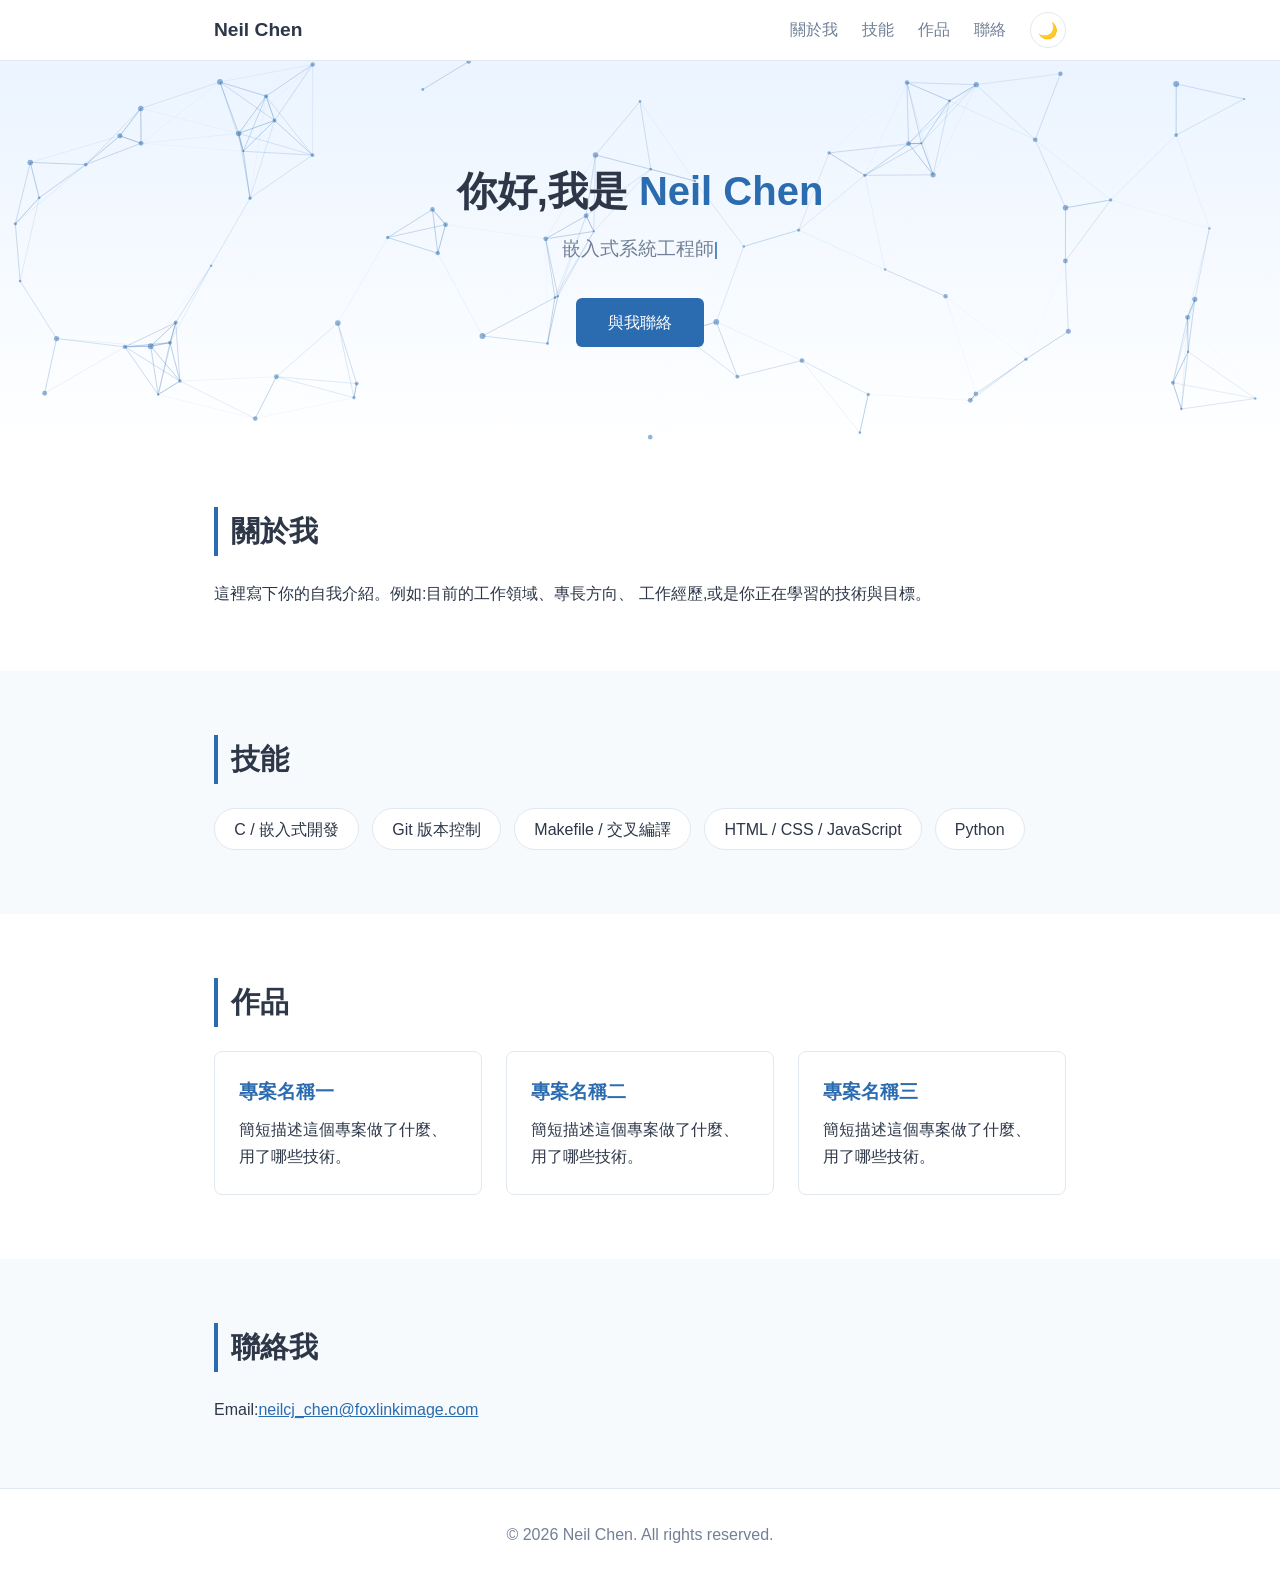
==== index.html @ 72912195 "First commit: personal website" ====
<!DOCTYPE html>
<html lang="zh-Hant">
<head>
  <meta charset="UTF-8">
  <meta name="viewport" content="width=device-width, initial-scale=1.0">
  <title>Neil Chen | 個人網頁</title>
  <link rel="stylesheet" href="css/style.css">
</head>
<body>

  <!-- 捲動進度條 -->
  <div class="scroll-progress" id="scrollProgress"></div>

  <!-- 導覽列 -->
  <header class="navbar">
    <div class="container nav-inner">
      <span class="logo">Neil Chen</span>
      <nav>
        <a href="#about">關於我</a>
        <a href="#skills">技能</a>
        <a href="#projects">作品</a>
        <a href="#contact">聯絡</a>
        <button id="themeToggle" class="theme-toggle" title="切換深淺色主題">🌙</button>
      </nav>
    </div>
  </header>

  <!-- 主視覺(含粒子背景) -->
  <section class="hero">
    <canvas id="particles"></canvas>
    <div class="container hero-content">
      <h1>你好,我是 <span class="accent">Neil Chen</span></h1>
      <p class="subtitle"><span id="typing"></span><span class="cursor">|</span></p>
      <a href="#contact" class="btn">與我聯絡</a>
    </div>
  </section>

  <!-- 關於我 -->
  <section id="about" class="section reveal">
    <div class="container">
      <h2>關於我</h2>
      <p>
        這裡寫下你的自我介紹。例如:目前的工作領域、專長方向、
        工作經歷,或是你正在學習的技術與目標。
      </p>
    </div>
  </section>

  <!-- 技能 -->
  <section id="skills" class="section section-alt reveal">
    <div class="container">
      <h2>技能</h2>
      <ul class="skill-list">
        <li>C / 嵌入式開發</li>
        <li>Git 版本控制</li>
        <li>Makefile / 交叉編譯</li>
        <li>HTML / CSS / JavaScript</li>
        <li>Python</li>
      </ul>
    </div>
  </section>

  <!-- 作品 -->
  <section id="projects" class="section reveal">
    <div class="container">
      <h2>作品</h2>
      <div class="project-grid">
        <div class="card">
          <h3>專案名稱一</h3>
          <p>簡短描述這個專案做了什麼、用了哪些技術。</p>
        </div>
        <div class="card">
          <h3>專案名稱二</h3>
          <p>簡短描述這個專案做了什麼、用了哪些技術。</p>
        </div>
        <div class="card">
          <h3>專案名稱三</h3>
          <p>簡短描述這個專案做了什麼、用了哪些技術。</p>
        </div>
      </div>
    </div>
  </section>

  <!-- 聯絡 -->
  <section id="contact" class="section section-alt reveal">
    <div class="container">
      <h2>聯絡我</h2>
      <p>Email:<a href="mailto:neilcj_chen@foxlinkimage.com">neilcj_chen@foxlinkimage.com</a></p>
    </div>
  </section>

  <footer class="footer">
    <div class="container">
      <p>&copy; 2026 Neil Chen. All rights reserved.</p>
    </div>
  </footer>

  <script src="js/script.js"></script>
</body>
</html>
---- css/style.css ----
/* ===== 主題變數 ===== */
:root {
  --bg: #ffffff;
  --bg-alt: #f7fafc;
  --text: #2d3748;
  --text-muted: #718096;
  --border: #e2e8f0;
  --accent: #2b6cb0;
  --accent-hover: #2c5282;
  --hero-from: #ebf4ff;
  --card-bg: #ffffff;
  --shadow: rgba(0, 0, 0, 0.12);
}

[data-theme="dark"] {
  --bg: #1a202c;
  --bg-alt: #171923;
  --text: #e2e8f0;
  --text-muted: #a0aec0;
  --border: #2d3748;
  --accent: #63b3ed;
  --accent-hover: #90cdf4;
  --hero-from: #12161f;
  --card-bg: #232b3b;
  --shadow: rgba(0, 0, 0, 0.5);
}

/* ===== 基礎設定 ===== */
* {
  margin: 0;
  padding: 0;
  box-sizing: border-box;
}

html {
  scroll-behavior: smooth;
}

body {
  font-family: "Segoe UI", "Microsoft JhengHei", sans-serif;
  line-height: 1.7;
  color: var(--text);
  background: var(--bg);
  transition: background 0.3s, color 0.3s;
}

.container {
  max-width: 900px;
  margin: 0 auto;
  padding: 0 1.5rem;
}

/* ===== 捲動進度條 ===== */
.scroll-progress {
  position: fixed;
  top: 0;
  left: 0;
  height: 3px;
  width: 0;
  background: linear-gradient(90deg, #4299e1, #9f7aea);
  z-index: 100;
}

/* ===== 導覽列 ===== */
.navbar {
  position: sticky;
  top: 0;
  background: var(--bg);
  border-bottom: 1px solid var(--border);
  z-index: 10;
  transition: background 0.3s;
}

.nav-inner {
  display: flex;
  justify-content: space-between;
  align-items: center;
  height: 60px;
}

.logo {
  font-weight: 700;
  font-size: 1.2rem;
}

.navbar nav {
  display: flex;
  align-items: center;
}

.navbar nav a {
  margin-left: 1.5rem;
  text-decoration: none;
  color: var(--text-muted);
  position: relative;
}

.navbar nav a::after {
  content: "";
  position: absolute;
  left: 0;
  bottom: -4px;
  width: 0;
  height: 2px;
  background: var(--accent);
  transition: width 0.25s;
}

.navbar nav a:hover {
  color: var(--accent);
}

.navbar nav a:hover::after {
  width: 100%;
}

.theme-toggle {
  margin-left: 1.5rem;
  background: none;
  border: 1px solid var(--border);
  border-radius: 50%;
  width: 36px;
  height: 36px;
  font-size: 1rem;
  cursor: pointer;
  transition: transform 0.3s;
}

.theme-toggle:hover {
  transform: rotate(20deg) scale(1.1);
}

/* ===== 主視覺 ===== */
.hero {
  position: relative;
  padding: 6rem 0;
  text-align: center;
  background: linear-gradient(180deg, var(--hero-from) 0%, var(--bg) 100%);
  overflow: hidden;
}

#particles {
  position: absolute;
  inset: 0;
  width: 100%;
  height: 100%;
}

.hero-content {
  position: relative;
  z-index: 1;
}

.hero h1 {
  font-size: 2.5rem;
  margin-bottom: 0.5rem;
  animation: fadeInUp 0.8s ease both;
}

.accent {
  color: var(--accent);
}

.subtitle {
  font-size: 1.2rem;
  color: var(--text-muted);
  margin-bottom: 2rem;
  min-height: 1.7em;
}

.cursor {
  animation: blink 0.9s steps(1) infinite;
  color: var(--accent);
}

.btn {
  display: inline-block;
  padding: 0.7rem 2rem;
  background: var(--accent);
  color: var(--bg);
  text-decoration: none;
  border-radius: 6px;
  transition: transform 0.2s, box-shadow 0.2s, background 0.2s;
}

.btn:hover {
  background: var(--accent-hover);
  transform: translateY(-3px);
  box-shadow: 0 8px 20px var(--shadow);
}

/* ===== 區塊 ===== */
.section {
  padding: 4rem 0;
}

.section-alt {
  background: var(--bg-alt);
}

.section h2 {
  font-size: 1.8rem;
  margin-bottom: 1.5rem;
  border-left: 4px solid var(--accent);
  padding-left: 0.8rem;
}

/* ===== 捲動淡入 ===== */
.reveal {
  opacity: 0;
  transform: translateY(40px);
  transition: opacity 0.7s ease, transform 0.7s ease;
}

.reveal.visible {
  opacity: 1;
  transform: translateY(0);
}

/* ===== 技能 ===== */
.skill-list {
  list-style: none;
  display: flex;
  flex-wrap: wrap;
  gap: 0.8rem;
}

.skill-list li {
  background: var(--card-bg);
  border: 1px solid var(--border);
  border-radius: 999px;
  padding: 0.4rem 1.2rem;
  transition: transform 0.2s, border-color 0.2s;
}

.skill-list li:hover {
  transform: translateY(-4px);
  border-color: var(--accent);
}

/* ===== 作品卡片 ===== */
.project-grid {
  display: grid;
  grid-template-columns: repeat(auto-fit, minmax(240px, 1fr));
  gap: 1.5rem;
}

.card {
  border: 1px solid var(--border);
  border-radius: 8px;
  padding: 1.5rem;
  background: var(--card-bg);
  transition: transform 0.25s, box-shadow 0.25s, border-color 0.25s;
}

.card:hover {
  transform: translateY(-6px);
  box-shadow: 0 12px 24px var(--shadow);
  border-color: var(--accent);
}

.card h3 {
  margin-bottom: 0.5rem;
  color: var(--accent);
}

/* ===== 聯絡與頁尾 ===== */
#contact a {
  color: var(--accent);
}

.footer {
  padding: 2rem 0;
  text-align: center;
  color: var(--text-muted);
  border-top: 1px solid var(--border);
}

/* ===== 動畫 ===== */
@keyframes fadeInUp {
  from {
    opacity: 0;
    transform: translateY(30px);
  }
  to {
    opacity: 1;
    transform: translateY(0);
  }
}

@keyframes blink {
  50% {
    opacity: 0;
  }
}

/* ===== 手機版 ===== */
@media (max-width: 600px) {
  .hero h1 {
    font-size: 1.8rem;
  }

  .navbar nav a {
    margin-left: 0.8rem;
    font-size: 0.9rem;
  }

  .theme-toggle {
    margin-left: 0.8rem;
  }
}
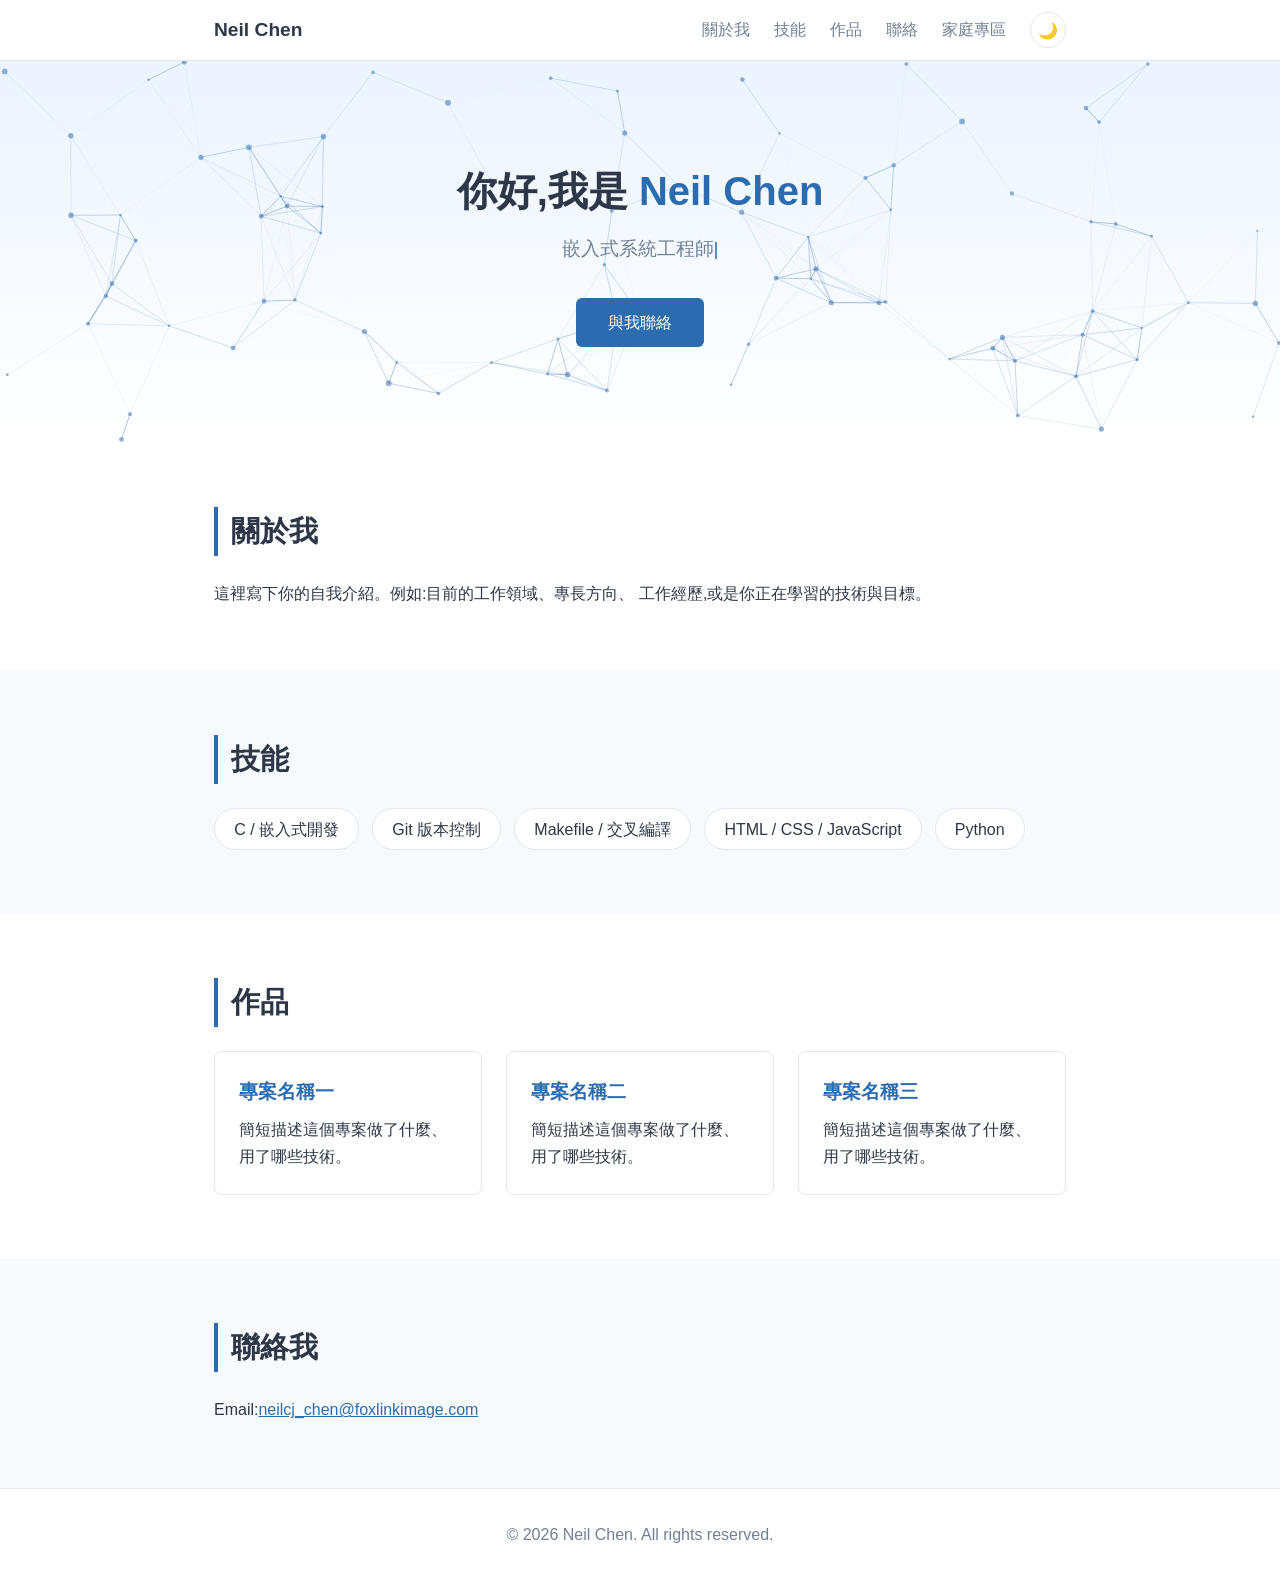
==== commit 7ee689d7: "Add family zone with study plan pages" ====
--- a/index.html
+++ b/index.html
@@ -20,6 +20,7 @@
         <a href="#skills">技能</a>
         <a href="#projects">作品</a>
         <a href="#contact">聯絡</a>
+        <a href="family.html">家庭專區</a>
         <button id="themeToggle" class="theme-toggle" title="切換深淺色主題">🌙</button>
       </nav>
     </div>
--- a/css/style.css
+++ b/css/style.css
@@ -294,6 +294,155 @@
   }
 }
 
+/* ===== 家庭專區 ===== */
+:root {
+  --today-bg: #fefcbf;
+}
+
+[data-theme="dark"] {
+  --today-bg: #4a4419;
+}
+
+.card-link {
+  display: block;
+  text-decoration: none;
+  color: inherit;
+}
+
+.member-emoji {
+  font-size: 2.5rem;
+  margin-bottom: 0.5rem;
+}
+
+.member-role {
+  color: var(--text-muted);
+  font-size: 0.95rem;
+}
+
+.member-go {
+  margin-top: 0.8rem;
+  color: var(--accent);
+  font-size: 0.9rem;
+}
+
+/* ===== 讀書計畫頁 ===== */
+.container.wide {
+  max-width: 1200px;
+}
+
+.plan-note {
+  color: var(--text-muted);
+  margin-bottom: 1.5rem;
+}
+
+.plan-controls {
+  display: flex;
+  flex-wrap: wrap;
+  gap: 0.8rem;
+  align-items: center;
+  margin-bottom: 1rem;
+}
+
+.month-tabs {
+  display: flex;
+  flex-wrap: wrap;
+  gap: 0.4rem;
+}
+
+.month-tabs button {
+  padding: 0.35rem 0.9rem;
+  border: 1px solid var(--border);
+  background: var(--card-bg);
+  color: var(--text);
+  border-radius: 999px;
+  cursor: pointer;
+  font-size: 0.9rem;
+}
+
+.month-tabs button.active {
+  background: var(--accent);
+  color: var(--bg);
+  border-color: var(--accent);
+}
+
+.plan-controls select,
+.plan-controls input {
+  padding: 0.4rem 0.6rem;
+  border: 1px solid var(--border);
+  border-radius: 6px;
+  background: var(--card-bg);
+  color: var(--text);
+  font-size: 0.9rem;
+}
+
+.plan-controls input {
+  flex: 1;
+  min-width: 180px;
+}
+
+.btn-today {
+  padding: 0.4rem 0.9rem;
+  border: none;
+  border-radius: 6px;
+  background: var(--accent);
+  color: var(--bg);
+  cursor: pointer;
+  font-size: 0.9rem;
+}
+
+.table-wrap {
+  overflow-x: auto;
+  border: 1px solid var(--border);
+  border-radius: 8px;
+}
+
+.plan-table {
+  width: 100%;
+  border-collapse: collapse;
+  font-size: 0.88rem;
+}
+
+.plan-table th,
+.plan-table td {
+  border-bottom: 1px solid var(--border);
+  padding: 0.5rem 0.7rem;
+  text-align: left;
+  vertical-align: top;
+}
+
+.plan-table th {
+  background: var(--bg-alt);
+  white-space: nowrap;
+}
+
+.plan-table td:first-child {
+  white-space: nowrap;
+}
+
+.plan-table tr.weekend td {
+  color: var(--text-muted);
+  background: var(--bg-alt);
+}
+
+.plan-table tr.today td {
+  background: var(--today-bg);
+}
+
+.no-result {
+  padding: 1.5rem;
+  color: var(--text-muted);
+}
+
+.materials {
+  margin-top: 2rem;
+}
+
+.materials summary {
+  cursor: pointer;
+  font-weight: 600;
+  margin-bottom: 0.8rem;
+}
+
 /* ===== 手機版 ===== */
 @media (max-width: 600px) {
   .hero h1 {
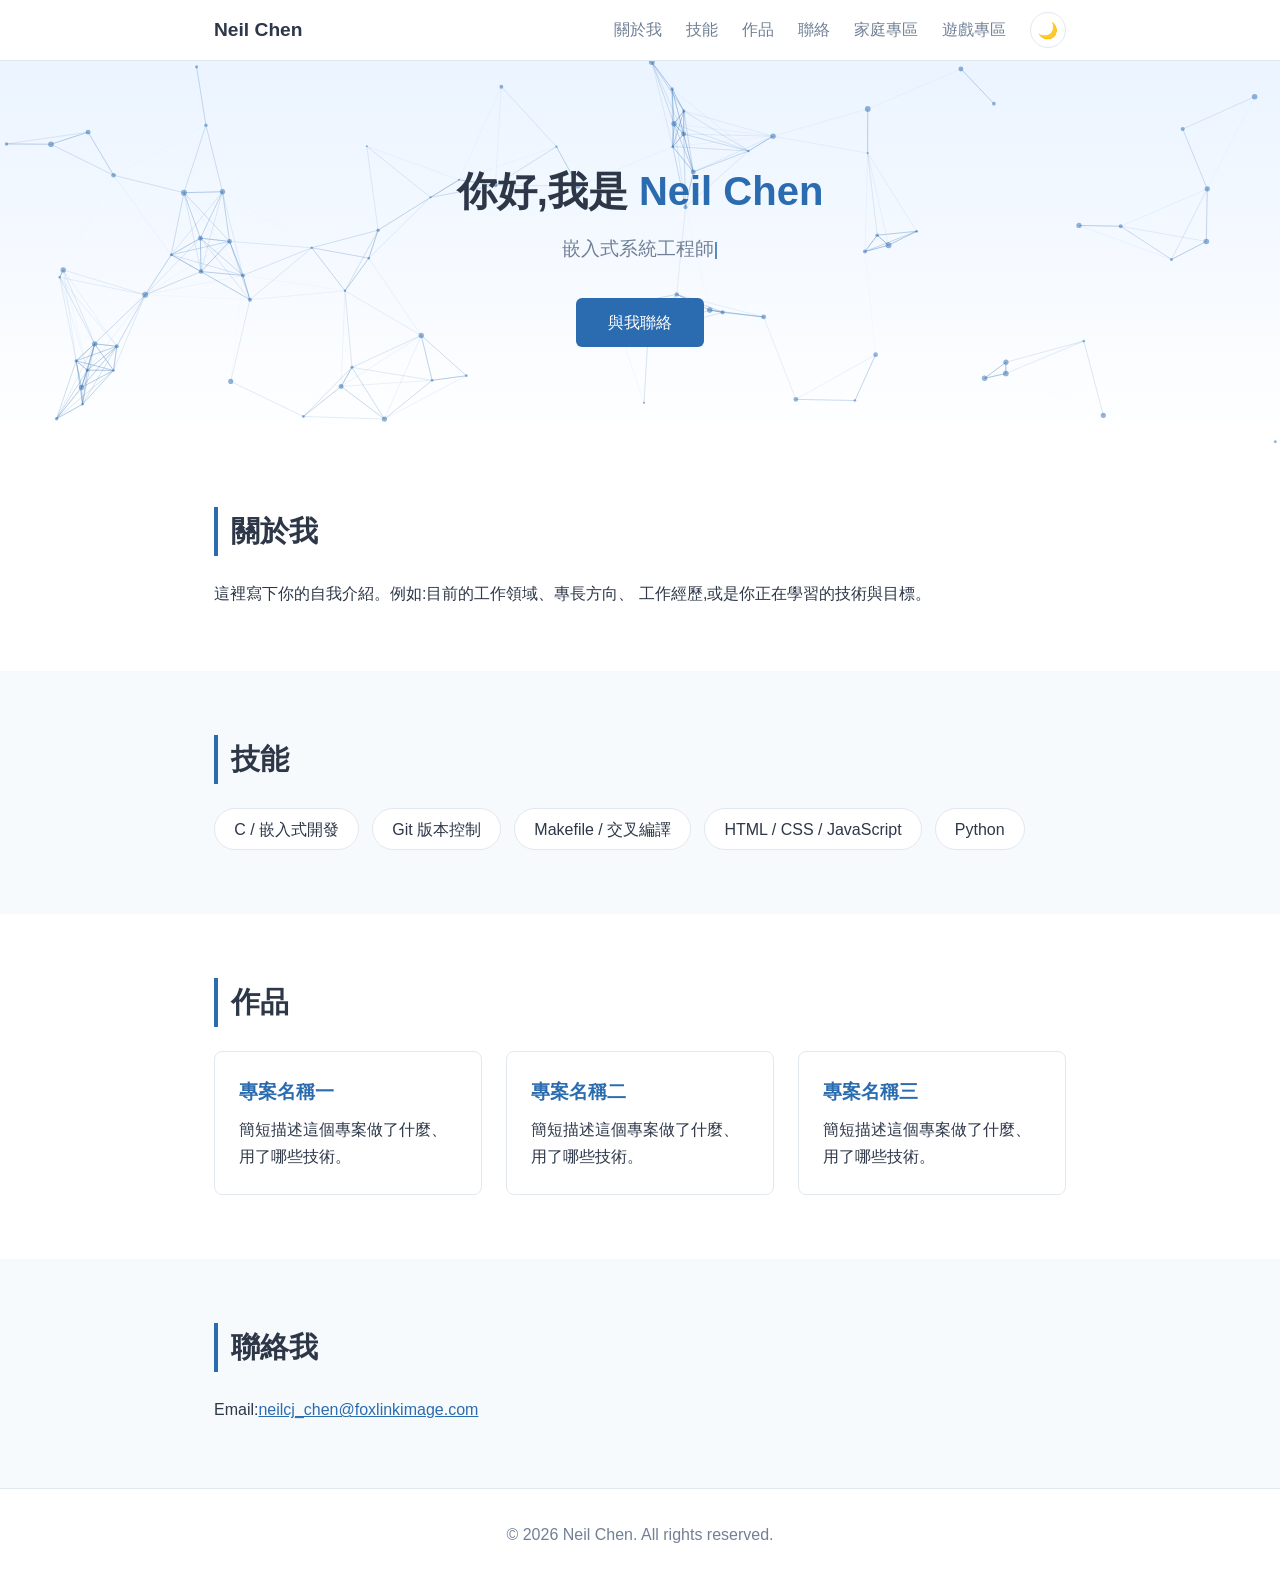
==== commit 3a735455: "Add games zone with four mini games" ====
--- a/index.html
+++ b/index.html
@@ -21,6 +21,7 @@
         <a href="#projects">作品</a>
         <a href="#contact">聯絡</a>
         <a href="family.html">家庭專區</a>
+        <a href="games.html">遊戲專區</a>
         <button id="themeToggle" class="theme-toggle" title="切換深淺色主題">🌙</button>
       </nav>
     </div>
--- a/css/style.css
+++ b/css/style.css
@@ -443,6 +443,144 @@
   margin-bottom: 0.8rem;
 }
 
+/* ===== 小遊戲專區 ===== */
+.game-stats {
+  display: flex;
+  flex-wrap: wrap;
+  gap: 0.5rem 1.5rem;
+  align-items: center;
+  margin-bottom: 1rem;
+}
+
+.game-stats span {
+  color: var(--text-muted);
+}
+
+.game-stats b {
+  color: var(--text);
+  font-size: 1.1rem;
+}
+
+.btn-game {
+  padding: 0.4rem 0.9rem;
+  border: none;
+  border-radius: 6px;
+  background: var(--accent);
+  color: var(--bg);
+  cursor: pointer;
+  font-size: 0.9rem;
+}
+
+.game-status {
+  min-height: 1.7em;
+  margin-bottom: 1rem;
+  font-weight: 600;
+}
+
+/* 貪吃蛇 */
+#snakeCanvas {
+  display: block;
+  max-width: 100%;
+  height: auto;
+  background: var(--bg-alt);
+  border: 1px solid var(--border);
+  border-radius: 8px;
+  touch-action: none;
+}
+
+/* 2048 */
+.board-2048 {
+  display: grid;
+  grid-template-columns: repeat(4, 1fr);
+  gap: 0.5rem;
+  max-width: 420px;
+  padding: 0.5rem;
+  background: var(--bg-alt);
+  border: 1px solid var(--border);
+  border-radius: 8px;
+  touch-action: none;
+}
+
+.board-2048 .tile {
+  aspect-ratio: 1 / 1;
+  display: flex;
+  align-items: center;
+  justify-content: center;
+  border-radius: 6px;
+  font-weight: 700;
+  font-size: 1.5rem;
+  background: var(--card-bg);
+  color: #776e65;
+}
+
+.tile-2 { background: #eee4da; }
+.tile-4 { background: #ede0c8; }
+.tile-8 { background: #f2b179; color: #fff; }
+.tile-16 { background: #f59563; color: #fff; }
+.tile-32 { background: #f67c5f; color: #fff; }
+.tile-64 { background: #f65e3b; color: #fff; }
+.tile-128 { background: #edcf72; color: #fff; font-size: 1.25rem; }
+.tile-256 { background: #edcc61; color: #fff; font-size: 1.25rem; }
+.tile-512 { background: #edc850; color: #fff; font-size: 1.25rem; }
+.tile-1024 { background: #edc53f; color: #fff; font-size: 1.05rem; }
+.tile-2048, .tile-big { background: #edc22e; color: #fff; font-size: 1.05rem; }
+
+/* 井字棋 */
+.ttt-board {
+  display: grid;
+  grid-template-columns: repeat(3, 1fr);
+  gap: 0.5rem;
+  max-width: 330px;
+}
+
+.ttt-board button {
+  aspect-ratio: 1 / 1;
+  font-size: 2.2rem;
+  background: var(--card-bg);
+  border: 1px solid var(--border);
+  border-radius: 8px;
+  cursor: pointer;
+}
+
+.ttt-board button.win {
+  border-color: var(--accent);
+  background: var(--today-bg);
+}
+
+/* 記憶翻牌 */
+.memory-board {
+  display: grid;
+  grid-template-columns: repeat(4, 1fr);
+  gap: 0.6rem;
+  max-width: 440px;
+}
+
+.memory-board button {
+  aspect-ratio: 1 / 1;
+  font-size: 2rem;
+  background: var(--accent);
+  border: none;
+  border-radius: 8px;
+  cursor: pointer;
+  transition: transform 0.15s, background 0.2s;
+}
+
+.memory-board button:hover {
+  transform: scale(1.04);
+}
+
+.memory-board button.open,
+.memory-board button.matched {
+  background: var(--card-bg);
+  border: 1px solid var(--border);
+}
+
+.memory-board button.matched {
+  opacity: 0.45;
+  cursor: default;
+  transform: none;
+}
+
 /* ===== 手機版 ===== */
 @media (max-width: 600px) {
   .hero h1 {
